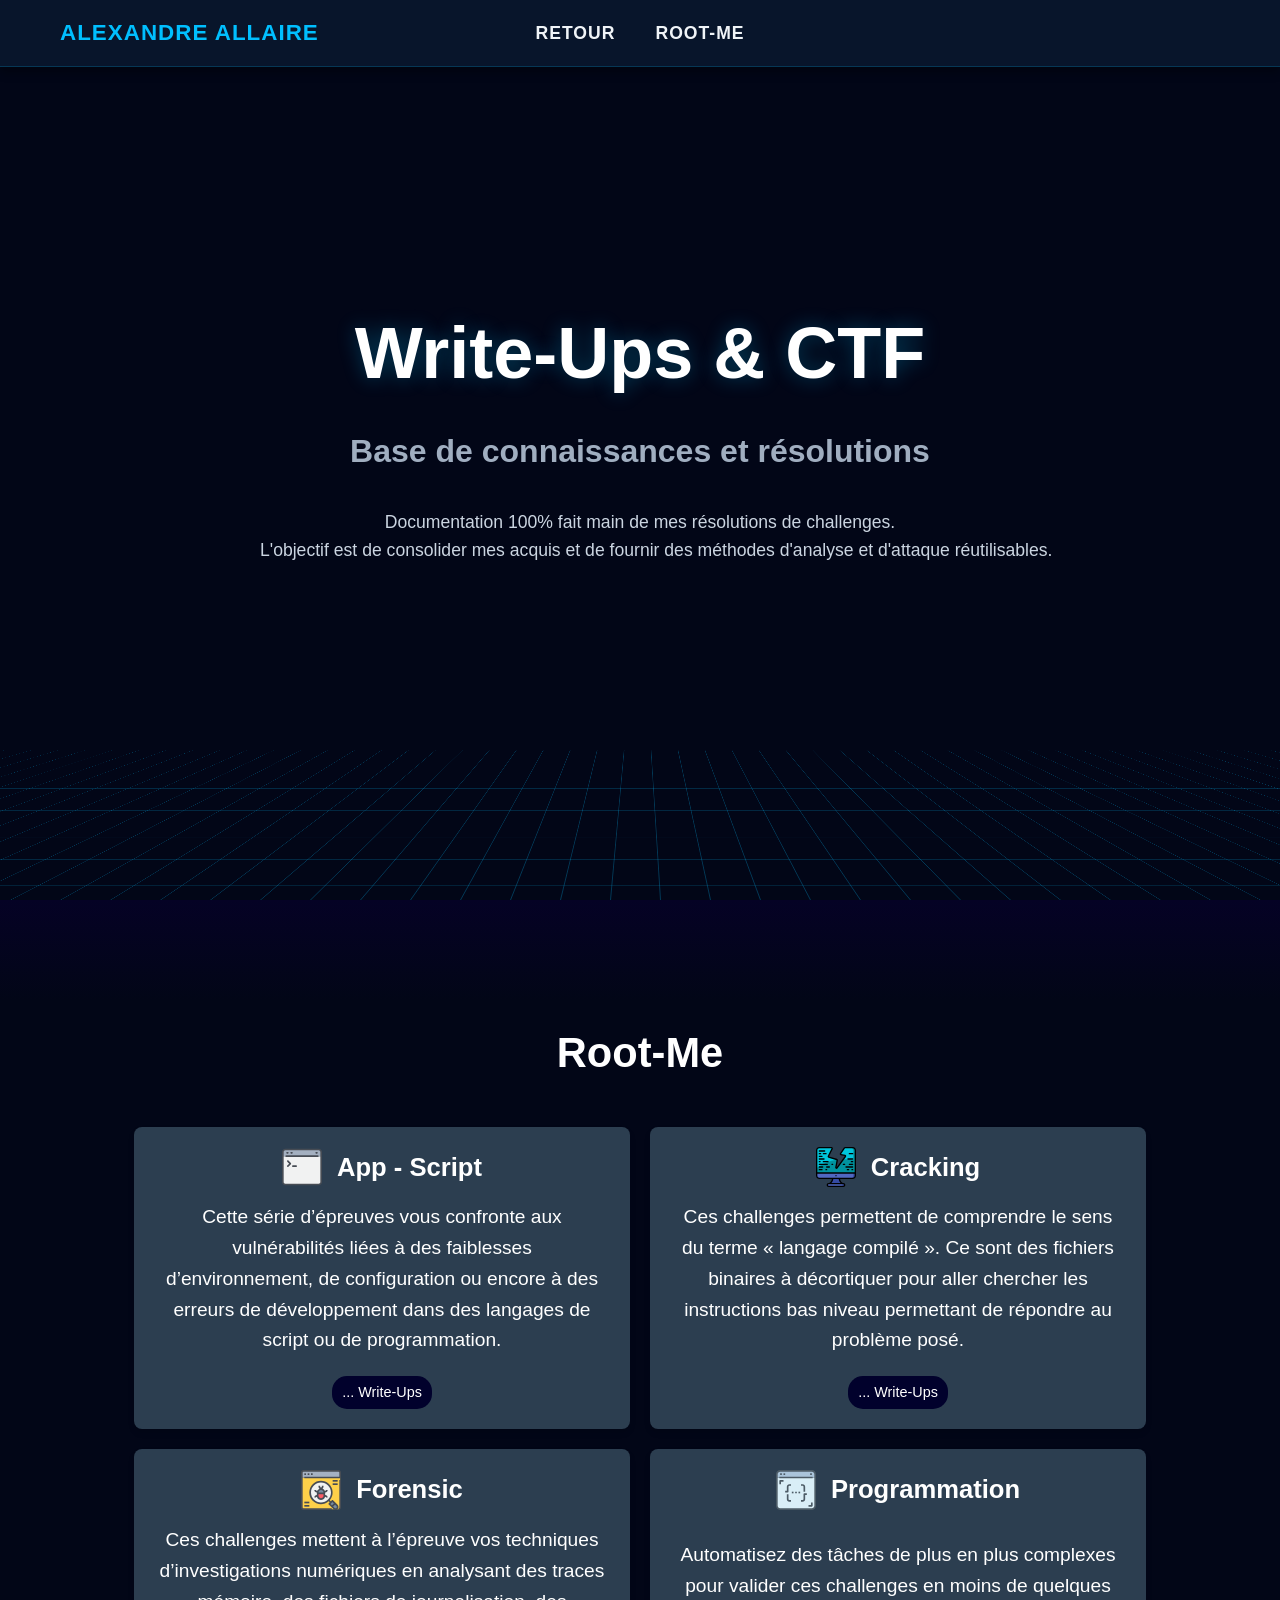
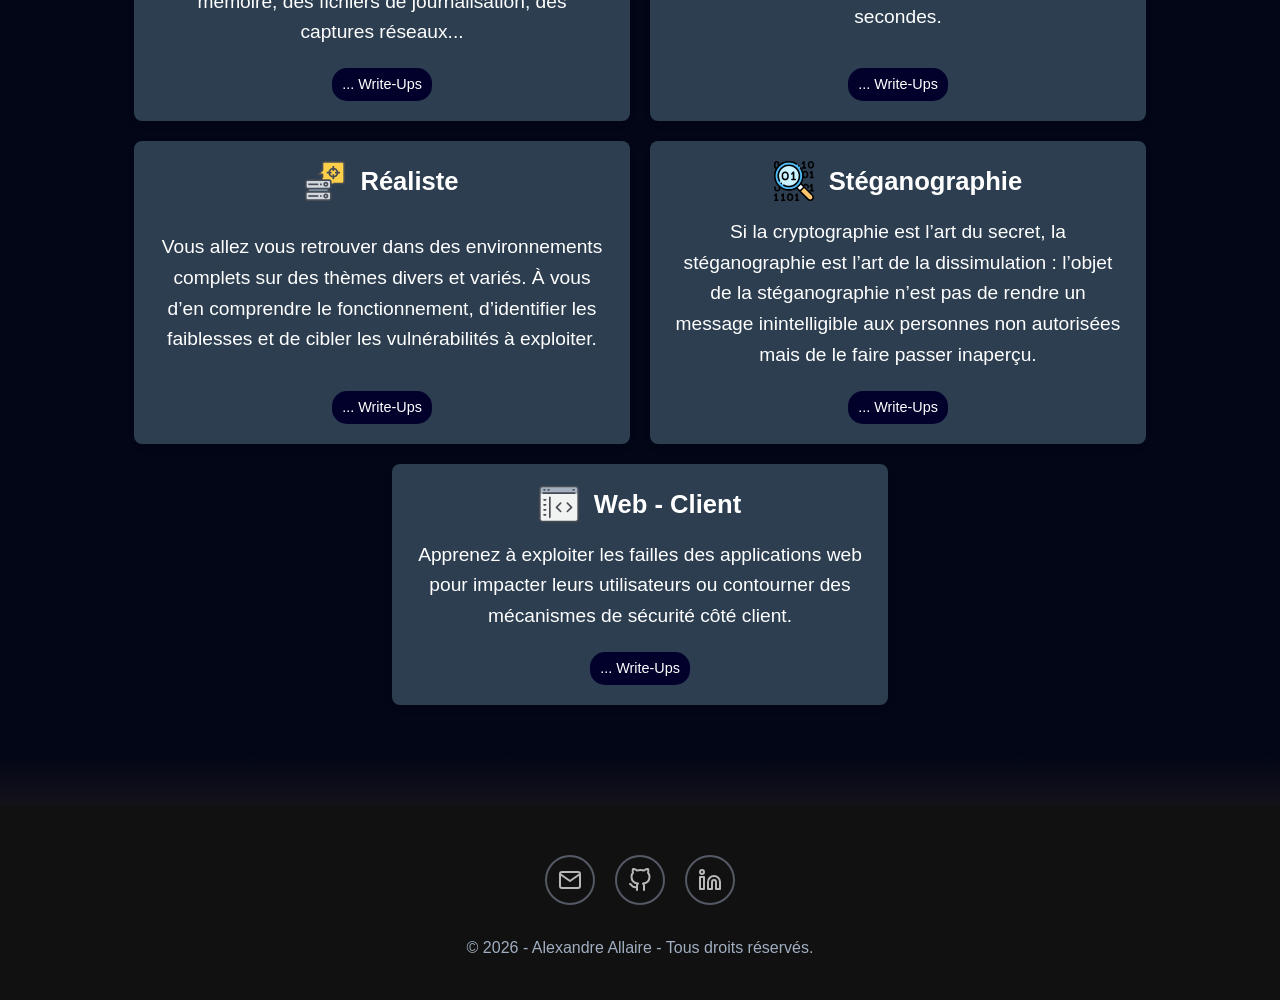
==== write-ups/index.html @ a0025e52 "Add WU page + ajustement mineur" ====
<!DOCTYPE html>
<html lang="fr">
<head>
    <meta charset="UTF-8">
    <meta name="viewport" content="width=device-width, initial-scale=1.0">
    <title>CTF Write-Ups - Alexandre Allaire</title>
    
    <link rel="stylesheet" href="../assets/css/style.css">
    <script src="../assets/js/hero.js" defer></script>
    <script src="../assets/js/navbar-spy.js" defer></script>
    <script src="../assets/js/back-to-top.js" defer></script>
    <script src="../assets/js/load.js" defer></script>
</head>
<body>

    <!-- LOADER -->
    <div id="loader" class="loader-overlay">
        <div class="loader-content">
            <span class="loader-text">INITIALIZING DATABASE...</span>
            <div class="loader-blocks">
                <span class="block"></span><span class="block"></span><span class="block"></span><span class="block"></span><span class="block"></span>
            </div>
        </div>
    </div>

    <!-- BARRE DE NAVIGATION -->
    <nav class="navbar">
        <div class="nav-container">
            <div class="nav-brand">
                <a href="../index.html#home">Alexandre Allaire</a>
            </div>
            <div class="nav-links">
                <a href="../index.html#ctf">Retour</a>
                <a href="#rootme">Root-Me</a>
            </div>
        </div>
    </nav>

    <!-- HEADER DU HUB -->
    <header id="home" class="hero">
        <div class="hero-content">
            <h1 class="hero-name">Write-Ups & CTF</h1>
            <h2 class="hero-title">Base de connaissances et résolutions</h2>
            <p class="hero-desc">
                Documentation 100% fait main de mes résolutions de challenges.<br>L'objectif est de consolider mes acquis et de fournir des méthodes d'analyse et d'attaque réutilisables.
            </p>
        </div>
    </header>

    <!-- SECTION 1 : CHOIX DE LA PLATEFORME -->
    <section id="rootme" class="section">
        <h2>Root-Me</h2>
        
        <div class="grid-projects">
            <!-- Catégorie App - Script -->
            <a href="root-me/app-script/" class="card-wu">
                <div class="card-header-inline">
                    <img src="../assets/img/app-script.svg" class="icone-rootme">
                    <h3>App - Script</h3>
                </div>
                
                <p>Cette série d’épreuves vous confronte aux vulnérabilités liées à des faiblesses d’environnement, de configuration ou encore à des erreurs de développement dans des langages de script ou de programmation.</p>
                <span class="tech-tag-wu" id="count-app-script">... Write-Ups</span>
            </a>
            
            <!-- Catégorie Cracking -->
            <a href="root-me/cracking/" class="card-wu">
                <div class="card-header-inline">
                    <img src="../assets/img/cracking.svg" class="icone-rootme">
                    <h3>Cracking</h3>
                </div>

                <p>Ces challenges permettent de comprendre le sens du terme « langage compilé ». Ce sont des fichiers binaires à décortiquer pour aller chercher les instructions bas niveau permettant de répondre au problème posé.</p>
                <span class="tech-tag-wu" id="count-cracking">... Write-Ups</span>
            </a>
            
            <!-- Catégorie Forensic -->
            <a href="root-me/forensic/" class="card-wu">
                <div class="card-header-inline">
                    <img src="../assets/img/forensic.svg" class="icone-rootme">
                    <h3>Forensic</h3>
                </div>
                
                <p>Ces challenges mettent à l’épreuve vos techniques d’investigations numériques en analysant des traces mémoire, des fichiers de journalisation, des captures réseaux...</p>
                <span class="tech-tag-wu" id="count-forensic">... Write-Ups</span>
            </a>
            
            <!-- Catégorie Programmation -->
            <a href="root-me/programmation/" class="card-wu">
                <div class="card-header-inline">
                    <img src="../assets/img/programmation.svg" class="icone-rootme">
                    <h3>Programmation</h3>
                </div>
                
                <p>Automatisez des tâches de plus en plus complexes pour valider ces challenges en moins de quelques secondes.</p>
                <span class="tech-tag-wu" id="count-programmation">... Write-Ups</span>
            </a>

            <!-- Catégorie Réaliste -->
            <a href="root-me/realiste/" class="card-wu">
                <div class="card-header-inline">
                    <img src="../assets/img/realiste.svg" class="icone-rootme">
                    <h3>Réaliste</h3>
                </div>
                
                <p>Vous allez vous retrouver dans des environnements complets sur des thèmes divers et variés. À vous d’en comprendre le fonctionnement, d’identifier les faiblesses et de cibler les vulnérabilités à exploiter.</p>
                <span class="tech-tag-wu" id="count-realiste">... Write-Ups</span>
            </a>

            <!-- Catégorie Stéganographie -->
            <a href="root-me/steganographie/" class="card-wu">
                <div class="card-header-inline">
                    <img src="../assets/img/stegano.svg" class="icone-rootme">
                    <h3>Stéganographie</h3>
                </div>

                <p>Si la cryptographie est l’art du secret, la stéganographie est l’art de la dissimulation : l’objet de la stéganographie n’est pas de rendre un message inintelligible aux personnes non autorisées mais de le faire passer inaperçu.</p>
                <span class="tech-tag-wu" id="count-steganographie">... Write-Ups</span>
            </a>

            <!-- Catégorie Web - Client -->
            <a href="root-me/web-client/" class="card-wu">
                <div class="card-header-inline">
                    <img src="../assets/img/web-client.svg" class="icone-rootme">
                    <h3>Web - Client</h3>
                </div>
                
                <p>Apprenez à exploiter les failles des applications web pour impacter leurs utilisateurs ou contourner des mécanismes de sécurité côté client.</p>
                <span class="tech-tag-wu" id="count-web">... Write-Ups</span>
            </a>
        </div>
    </section>

    <!-- FOOTER -->
    <footer>
        <div class="footer-icons">
            <!-- Email -->
            <a href="mailto:alexandre.allairea@gmail.com" class="icon-circle" title="Mail">
                <img src="../assets/img/mail.svg" alt="Icône Email" class="footer-img">
            </a>
            
            <!-- GitHub -->
            <a href="https://github.com/AlexandreA28" target="_blank" class="icon-circle" title="GitHub">
                <img src="../assets/img/github.svg" alt="Icône GitHub" class="footer-img">
            </a>

            <!-- LinkedIn -->
            <a href="https://www.linkedin.com/in/alexandre-allaire/" target="_blank" class="icon-circle" title="LinkedIn">
                <img src="../assets/img/linkedin.svg" alt="Icône LinkedIn" class="footer-img">
            </a>
        </div>
        
        <p class="copyright">&copy; 2026 - Alexandre Allaire - Tous droits réservés.</p>
    </footer>

    <!-- BOUTON RETOUR EN HAUT -->
    <a href="#home" class="back-to-top" id="backToTop" aria-label="Retour en haut">
       <svg xmlns="http://www.w3.org/2000/svg" width="20" height="20" viewBox="0 0 24 24" fill="none" stroke="currentColor" stroke-width="2.5" stroke-linecap="round" stroke-linejoin="round">
           <path d="M18 15l-6-6-6 6"/>
       </svg>
    </a>
</body>
</html>
---- assets/css/style.css ----
/* --- COMPORTEMENT GLOBAL DE LA PAGE --- */
html {
    scroll-behavior: smooth; 
    scroll-padding-top: 80px; 
}

/* --- RESET DE BASE --- */
* {
    margin: 0;
    padding: 0;
    box-sizing: border-box;
    font-family: 'Segoe UI', Tahoma, Geneva, Verdana, sans-serif;
}

body {
    background-color: #1e1e2f;
    color: #f0f4f8;
    line-height: 1.6;
}

.no-underline {
    text-decoration: none;
    color: inherit;
}

/* --- STRUCTURE DES SECTIONS --- */
.section {
    padding: 120px 20px 50px 20px;
    text-align: center;
    max-width: 1500px;
    margin: 0 auto;
    background: linear-gradient(to bottom, #050225 0%, #020617 100px, #020617 100%);
    color: #fff;
    max-width: 100%;
}

.bg-dark {
    /* On remplace l'ancien fond uni par le dégradé Noir -> Bleu */
    background: linear-gradient(to bottom, #020617 0%, #050225 100px, #050225 100%);
    color: #fff;
    max-width: 100%;
}

/* --- Taille --- */
p {
    font-size: 1.2rem;
    line-height: 1.6;
}

#skills span {
    font-size: 1.1rem;
}

h2 {
    font-size: 2.6rem;
    margin-bottom: 40px;
}

h3 {
    font-size: 1.6rem;
}

label {
    font-size: 1.2rem;
}

a {
    font-size: 1.1rem;
}

/* --- Taille banderole --- */
#ctf {
    padding-top: 120px;
    padding-bottom: 70px;
}

#ctf h2 {
    margin-bottom: 20px;
    margin-top: 10px;
}

.rootme-logo {
    display: block;
    margin: 0 auto;
    transition: transform 0.2s ease, filter 0.2s ease;
}

.rootme-logo:hover {
    transform: scale(1.1);
    filter: drop-shadow(0 0 15px #ff0000);
}

/* La boîte d'emballage */
.rootme-text-wrapper {
    display: inline-block; 
    transition: transform 0.2s ease;
    cursor: pointer;
}

.rootme-text-wrapper .glitch-effect {
    transition: text-shadow 0.2s ease;
}

.rootme-text-wrapper:hover {
    transform: scale(1.1);
}

.rootme-text-wrapper:hover .glitch-effect {
    text-shadow: 0 0 15px #ff0000;
}

#projects h3 {
    color: #00bfff;
}

#projects p {
        margin-top: 15px;
    margin-bottom: 10px;
    font-size: 1rem;
}

.bg-dark h2 { color: #fff; }

/* --- HEADER --- */
.hero {
    position: relative;
    height: 100vh;
    display: flex;
    align-items: center;
    justify-content: center;
    overflow: hidden; 
    background-color: #020617;
}

/* --- LA GRILLE 3D --- */
.hero::before {
    content: "";
    position: absolute;
    width: 200%;
    height: 200%;
    top: 0;
    left: -50%;
    background-image: 
        linear-gradient(#00bfff3b 1px, transparent 1px),
        linear-gradient(90deg, #00bfff44 1px, transparent 1px);
    background-size: 50px 50px; 
    transform: perspective(1000px) rotateX(72deg);
    animation: cyberGridMove 4s linear infinite;
    z-index: 0;
    pointer-events: none;
}

@keyframes cyberGridMove {
    0% { transform: perspective(1000px) rotateX(72deg) translateY(0); }
    100% { transform: perspective(1000px) rotateX(72deg) translateY(50px); }
}

/* --- LE TEXTE --- */
.hero-content {
    position: relative;
    z-index: 10;
    text-align: center;
    max-width: 800px;
    padding: 0 20px;
}

.hero-name {
    font-size: 4.5rem;
    color: #ffffff;
    font-weight: 900;
    margin-bottom: 15px;
    text-shadow: 0 0 20px rgba(0, 191, 255, 0.3);
    position: relative;
    display: inline-block;
    animation: fluid-diagonal-glitch 2.2s ease-in-out infinite;
}

.hero-title {
    font-size: 2rem;
    color: #a0aec0;
    margin-bottom: 30px;
}

.hero-desc {
    font-size: 1.1rem;
    color: #cbd5e1;
    line-height: 1.6;
    margin-bottom: 40px;
}

@media (min-width: 768px) {
    .hero-desc {
        white-space: nowrap;
    }
}

/* --- LES BOUTONS --- */
.hero-buttons {
    display: flex;
    justify-content: center;
    gap: 20px;
}

.btn-primary {
    padding: 12px 30px;
    font-size: 1.1rem;
    font-weight: bold;
    text-decoration: none;
    border-radius: 5px;
    transition: all 0.3s ease;
    text-transform: uppercase;
    letter-spacing: 1px;
}

.btn-primary {
    background-color: transparent;
    color: #00bfff;
    border: 2px solid #00bfff;
}

.btn-primary:hover {
    background-color: rgba(0, 191, 255, 0.1);
    box-shadow: 0 0 15px rgba(0, 191, 255, 0.4);
}

/* --- BOUTONS --- */
.btn {
    display: inline-block;
    padding: 10px 20px;
    margin-top: 20px;
    background-color: #ff4a4a;
    color: white;
    text-decoration: none;
    border-radius: 5px;
    font-weight: bold;
    transition: 0.3s;
}

#ctf .btn {
    font-size: 1.3rem;
    padding: 12px 30px;
    border-radius: 8px;
}

.btn:hover {
    background-color: #ff2336;
    box-shadow: 0 0 15px rgba(255, 66, 66, 0.8),
                0 0 30px rgba(255, 66, 66, 0.4);
}

/* --- FRISE (TIMELINE BASIQUE) --- */
.timeline {
    display: flex;
    justify-content: space-around;
    flex-wrap: wrap;
    margin-top: 40px;
}

.timeline-item {
    background: white;
    padding: 20px;
    border-radius: 8px;
    box-shadow: 0 4px 6px rgba(0,0,0,0.1);
    width: 30%;
    min-width: 250px;
    margin-bottom: 20px;
}

/* --- GRILLE PROJETS --- */
.grid-projects {
    display: flex;
    gap: 20px;
    justify-content: center;
    flex-wrap: wrap;
    margin-top: 30px;
    align-items: stretch;
}

.card {
    background: #2c3e50;
    padding: 20px 25px;
    border-radius: 8px;
    width: 40%;
    min-width: 250px;
    max-width: 550px;
    text-decoration: none;
    color: white;
    box-shadow: 0 4px 6px rgba(0,0,0,0.1);
    transition: box-shadow 0.3s;
}

.card:hover {
    box-shadow: 0 0 10px rgba(0, 191, 255, 1),
                0 0 40px rgba(0, 191, 255, 0.6);
}

.tech-tag {
    display: inline-block;
    margin-top: 10px;
    padding: 5px 10px;
    background: rgb(1, 1, 44);
    border-radius: 15px;
    font-size: 0.9rem;
}

.card-wu {
    background: #2c3e50;
    padding: 20px 25px;
    border-radius: 8px;
    width: 40%;
    display: flex;
    flex-direction: column;
    min-width: 250px;
    max-width: 550px;
    text-decoration: none;
    color: white;
    box-shadow: 0 4px 6px rgba(0,0,0,0.1);
    transition: box-shadow 0.3s;
    text-align: center;
}

.card-wu:hover {
    box-shadow: 0 0 10px rgba(0, 191, 255, 1),
                0 0 40px rgba(0, 191, 255, 0.6);
}

.card-wu p {
    margin-top: auto;
    margin-bottom: 20px;
}

.tech-tag-wu {
    display: inline-block;
    margin-top: auto;
    align-self: center;
    padding: 5px 10px;
    background: rgb(1, 1, 44);
    border-radius: 15px;
    font-size: 0.9rem;
}

/* --- SKILLS --- */
.skills-list {
    display: flex;
    gap: 15px;
    justify-content: center;
    flex-wrap: wrap;
}

.skills-list span {
    background: #2c3e50;
    color: white;
    padding: 10px 20px;
    border-radius: 5px;
}

/* --- FOOTER --- */
footer {
    background: #111;
    background: linear-gradient(to bottom, #020617 0%, #14121a 50px, #111 50px, #111 100%);
    color: white;
    text-align: center;
    padding: 40px;
}

.footer-icons {
    display: flex;
    justify-content: center;
    gap: 20px;
    margin-bottom: 30px;
    margin-top: 60px;
}

/* Le rond autour de l'image */
.icon-circle {
    display: flex;
    justify-content: center;
    align-items: center;
    width: 50px;
    height: 50px;
    border: 2px solid #6b7280c0;
    border-radius: 50%;
    transition: all 0.3s ease;
}

.footer-img {
    width: 24px;
    height: 24px;
    filter: invert(1);
    opacity: 0.7;
    transition: all 0.3s ease;
}

.icon-circle:hover {
    transform: scale(1.15);
    border-color: #e2e8f0;
}

.icon-circle:hover .footer-img {
    opacity: 1;
}

/* --- COPYRIGHT --- */
.copyright {
    margin-top: 10px;
    color: #a0aec0;
    font-size: 1rem;
}

/* --- CONTACT --- */
.contact-header {
    text-align: center;
    margin-bottom: 50px; 
}

.contact-header h2 {
    margin-bottom: 15px; 
    font-size: 2.5rem;
    color: #ffffff;
}

.contact-header p {
    color: #a0aec0;
}

/* --- STRUCTURE GLOBALE CONTACT --- */
.contact-container {
    display: grid;
    grid-template-columns: 1fr 2fr; /* 1/3 gauche, 2/3 droite */
    gap: 80px; 
    max-width: 1200px;
    margin: 0 auto;
    align-items: start; 
}

/* --- COLONNE GAUCHE (Coordonnées & Néon) --- */
.contact-info h3 {
    margin-bottom: 15px; 
    color: #ffffff;
    font-size: 1.5rem;
}

.contact-info p {
    margin-bottom: 30px; 
    color: #a0aec0;
}

.contact-links {
    display: flex;
    flex-direction: column;
    gap: 20px; 
    padding-left: 40px;
}

.contact-item {
    position: relative; 
    display: flex;
    align-items: center;
    padding: 15px;
    background: #2c3e50;
    border-left: 4px solid #ff6b6b;
    border-radius: 8px;
    text-decoration: none;
    color: #ffffff;
    font-weight: 500;
    transition: all 0.3s ease;
}

.contact-item::before {
    content: '';
    position: absolute;
    top: 50%;
    transform: translateY(-50%);
    left: -45px;
    width: 20px; 
    height: 20px;
    background-color: #1e1e2f;
    border: 3px solid #00bfff;
    border-radius: 50%;
    box-shadow: 0 0 15px rgba(0, 191, 255, 0.8);
    z-index: 1;
    transition: all 0.3s ease;
}

.contact-item:hover {
    background: #2c3e50;
    transform: translateX(5px);
}

.contact-item:hover::before {
    box-shadow: 0 0 10px rgba(0, 191, 255, 1),
                0 0 25px rgba(0, 191, 255, 0.6);
}

/* --- COLONNE DROITE (Ton formulaire corrigé) --- */
.contact-form {
    width: 100%;
    margin: 0;
    text-align: left;
    background: #2c3e50;
    padding: 30px; 
    border-radius: 8px;
    box-shadow: 0 4px 10px rgba(0,0,0,0.3);
}

.form-group {
    margin-bottom: 20px; 
}

.form-group label {
    display: block;
    margin-bottom: 8px; 
    font-weight: bold;
    color: #e0e0e0;
}

.form-group input,
.form-group textarea {
    width: 100%;
    box-sizing: border-box;
    padding: 12px; 
    border: none;
    border-radius: 5px;
    font-family: inherit;
    font-size: 1rem;
    background-color: #f4f4f9;
    color: #333;
}

.contact-form .btn {
    width: 100%;
    border: none;
    cursor: pointer;
    font-size: 1.2rem;
    margin-top: 10px; 
    padding: 15px;
}

/* --- RESPONSIVE MOBILE --- */
@media (max-width: 768px) {
    .contact-container {
        grid-template-columns: 1fr;
        gap: 40px; 
    }
}

/* --- STATS ROOT-ME --- */
.stats-container {
    display: flex;
    justify-content: center;
    gap: 30px;
    margin: 30px 0;
}

.stat-box {
    background: #2c3e50;
    padding: 20px;
    border-radius: 8px;
    min-width: 150px;
    box-shadow: 0 4px 6px rgba(0,0,0,0.3);
    border: 1px solid #ff6b6b;
}

.stat-number {
    display: block;
    font-size: 2.5rem;
    font-weight: bold;
    color: #ff6b6b;
}

.stat-label {
    font-size: 1rem;
    color: #e0e0e0;
    text-transform: uppercase;
    letter-spacing: 1px;
}
/* --- LOGO TITRE ROOT-ME --- */
.rootme-logo {
    height: 200px; 
    vertical-align: -45%;
}

/* --- STATS ROOT-ME (Design en Cartes) --- */
.stats-container {
    display: flex;
    justify-content: center;
    gap: 30px;
    margin: 40px 0;
}

.stat-box {
    background-color: #2c3e50;
    border: 1px solid #ff6b6b;
    border-radius: 12px;
    padding: 30px 40px;
    width: 220px;
    
    display: flex;
    flex-direction: column;
    align-items: center;
    
    box-shadow: 0 4px 10px rgba(0, 0, 0, 0.2);
}

.stat-value {
    display: flex;
    flex-direction: row;
    align-items: center;
    justify-content: center;
    gap: 15px;
    margin-bottom: 15px;
}

/* L'image SVG */
.stat-icon-img {
    height: 40px;
    width: auto;
    margin-bottom: 0;
    transform: translateY(-15%);
}

/* Le chiffre au centre */
.stat-number {
    font-size: 2rem;
    font-weight: bold;
    color: #ff6b6b;
    line-height: 1;
    margin-bottom: 15px;
}

/* Le texte en bas (PLACE / POINTS) */
.stat-label {
    font-size: 1.5rem;
    color: #ffffff;
    text-transform: uppercase;
    letter-spacing: 1.5px;
}

/* --- SECTION COMPÉTENCES (Catégories) --- */
.skills-categories-container {
    display: flex;
    flex-direction: row;
    flex-wrap: wrap;
    justify-content: center;
    align-items: stretch;
    gap: 50px;
    margin-top: 30px;
}

.skill-group {
    background-color: #2c3e50;
    padding: 20px 30px;
    border-radius: 12px;
    display: flex;
    flex-direction: column;
    align-items: center;
    flex: 1;
    min-width: 450px;
    max-width: 450px;
    transition: all 0.3s ease;
}

.skill-group:hover {
    transform: translateY(-5px);
}

.skill-group h3 {
    color: #00bfff;
    font-size: 1.8rem;
    margin-bottom: 20px;
    text-align: center;
}

.skills-list {
    display: flex;
    flex-wrap: wrap;
    justify-content: center;
    align-content: center;
    align-items: center;
    gap: 8px;
    width: 100%;
    flex: 1;
}

.skills-list span.learning {
    opacity: 0.7;
    border: 1px dashed #00bfff;
    background-color: transparent;
}

.skills-list span.learning:hover {
    opacity: 1;
    border-style: solid;
}

/* --- FRISE CHRONOLOGIQUE VERTICALE --- */
.timeline-vertical {
    position: relative;
    max-width: 800px;
    margin: 50px auto 0 auto;
    padding: 20px 0;
}

/* La ligne centrale lumineuse (Effet néon cyan) */
.timeline-vertical::before {
    content: '';
    position: absolute;
    top: 0;
    left: 20px;
    height: 100%;
    width: 4px;
    background: #00bfff;
    box-shadow: 0 0 10px rgba(0, 191, 255, 0.6);
    border-radius: 2px;
}

/* Chaque bloc d'expérience */
.timeline-item-vert {
    position: relative;
    margin-bottom: 40px;
    padding-left: 60px;
    text-align: left;

    max-width: 1000px;
    margin-left: auto;
    margin-right: auto;
}

/* Le point lumineux sur la ligne pour chaque expérience */
.timeline-item-vert::before {
    content: '';
    position: absolute;
    top: 15px;
    left: 12px;
    width: 20px;
    height: 20px;
    background-color: #1e1e2f;
    border: 4px solid #00bfff;
    border-radius: 50%;
    box-shadow: 0 0 15px rgba(0, 191, 255, 0.8);
    z-index: 1;
    transition: all 0.3s ease;
}

.timeline-item-vert:hover::before {
    box-shadow: 0 0 10px rgba(0, 191, 255, 1.3),
                0 0 30px rgba(0, 191, 255, 0.8);
    transform: translateX(8px);
}

/* La carte qui contient le texte */
.timeline-content {
    background-color: #2c3e50;
    padding: 25px;
    border-radius: 8px;
    box-shadow: 0 4px 10px rgba(0, 0, 0, 0.3);
    border-left: 4px solid #ff6b6b;
    transition: transform 0.3s ease;
}

.timeline-content a {
    text-decoration: none;
    color: inherit;
}

.timeline-content a:hover h4 {
    color: #00bfff;
    transition: color 0.5s ease;
}

.timeline-item-vert:hover .timeline-content {
    transform: translateX(8px);
}

/* Styles des textes à l'intérieur de la carte */
.timeline-date {
    display: inline-block;
    background-color: rgba(0, 191, 255, 0.1);
    color: #00bfff;
    padding: 5px 12px;
    border-radius: 15px;
    font-size: 0.9rem;
    font-weight: bold;
    margin-bottom: 15px;
}

.timeline-content h3 {
    color: #ffffff;
    font-size: 1.4rem;
    margin-bottom: 5px;
}

.timeline-content ul {
    margin-left: 20px;
    margin-top: 10px;
    color: #e2e8f0;
    font-size: 1rem;
    line-height: 1.6;
}

.timeline-content ul li {
    margin-bottom: 8px;
}

.timeline-company {
    color: #a0aec0;
    font-size: 1.1rem;
    font-weight: normal;
    margin-bottom: 15px;
}

/* --- BARRE DE NAVIGATION --- */
.navbar {
    position: fixed;
    top: 0;
    left: 0;
    width: 100%;
    z-index: 1000;

    /* Blur Effect */
    background: rgba(10, 25, 47, 0.85);
    backdrop-filter: blur(4px);
    -webkit-backdrop-filter: blur(4px);

    border-bottom: 1px solid rgba(0, 191, 255, 0.2);
    box-shadow: 0 4px 10px rgba(0, 0, 0, 0.4);
    padding: 15px 0;
}

.nav-container {
    display: grid;
    grid-template-columns: 1fr auto 1fr;
    align-items: center;
    margin: 0 auto;
    padding: 0px 60px;
}

.nav-resume {
    justify-self: end;
}

.nav-brand a {
    color: #00bfff;
    font-size: 1.4rem;
    font-weight: bold;
    text-decoration: none;
    letter-spacing: 1px;
    text-transform: uppercase;
    transition: all 0.3s ease;
}
.nav-brand a:hover {
    text-shadow:
        0 0 10px rgba(0, 191, 255, 0.8),
        0 0 20px rgba(0, 191, 255, 0.4); /* Effet néon */
}

/* Le conteneur des liens */
.nav-links {
    display: flex;
    justify-content: center;
    gap: 40px;
    flex-wrap: wrap;
}

/* Le style des liens */
.nav-links a {
    color: #f0f4f8;
    text-decoration: none;
    font-size: 1.1rem;
    font-weight: 600;
    text-transform: uppercase;
    letter-spacing: 1px;
    transition: color 0.3s ease, text-shadow 0.3s ease;
}

.nav-links a:hover,
.nav-links a.active {
    color: #00bfff;
    text-shadow:
        0 0 10px rgba(0, 191, 255, 0.8),
        0 0 20px rgba(0, 191, 255, 0.4); /* Effet néon */
}

.btn-cv-nav {
    display: inline-block;
    padding: 10px 20px;
    background-color: transparent;
    color: #00bfff;
    text-decoration: none;
    border: 2px solid #00bfff;
    border-radius: 5px;
    font-weight: bold;
    transition: all 0.3s ease;
}

.btn-cv-nav:hover {
    background-color: rgba(0, 191, 255, 0.15);
    box-shadow:
        0 0 15px rgba(0, 191, 255, 0.8),
        0 0 30px rgba(0, 191, 255, 0.4);
}

/* --- Glitch Effect --- */
.glitch-effect {
    position: relative;
    width: fit-content;
    margin: 0 auto;
    color: #ffffff;
    font-weight: 800;
    font-size: 4rem;
    background: #020617; 
    padding: 10px 20px;
    animation: main-shake 2.5s infinite steps(1); 
}

.glitch-layer {
    position: absolute;
    top: 0; left: 0;
    width: 100%; height: 100%;
    pointer-events: none;
}

/* --- TOUS LES CALQUES (10) --- */
.glitch-effect::before,
.glitch-effect::after,
.glitch-layer:nth-of-type(1)::before,
.glitch-layer:nth-of-type(1)::after,
.glitch-layer:nth-of-type(2)::before,
.glitch-layer:nth-of-type(2)::after,
.glitch-layer:nth-of-type(3)::before,
.glitch-layer:nth-of-type(3)::after,
.glitch-layer:nth-of-type(4)::before,
.glitch-layer:nth-of-type(4)::after  {
    content: attr(data-text);
    position: absolute;
    top: 0; left: 0;
    width: 100%; height: 100%;
    background: #020617;
    color: #ffffff;
    clip-path: inset(100%);
}

/* --- 1. LES MORCEAUX (4 calques) --- */
.glitch-effect::before {
    text-shadow: 2px 2px #ff0000;
    animation: chunk-1 2.5s infinite steps(1); 
}
.glitch-effect::after {
    text-shadow: -2px -2px #00ffff;
    animation: chunk-2 2.5s infinite steps(1);
}
.glitch-layer:nth-of-type(1)::before {
    text-shadow: 2px -2px #ff00c1;
    animation: chunk-3 2.5s infinite steps(1);
}
.glitch-layer:nth-of-type(1)::after {
    text-shadow: -2px 2px #00ff00;
    animation: chunk-4 2.5s infinite steps(1);
}

/* --- 2. LE GLITCH CLASSIQUE (2 calques) --- */
.glitch-layer:nth-of-type(2)::before {
    text-shadow: 4px 0 #ff0000, -2px 0 #00ff00;
    animation: classic-1 2.5s infinite steps(1);
}
.glitch-layer:nth-of-type(2)::after {
    text-shadow: -4px 0 #00ffff, 2px 0 #ff00c1;
    animation: classic-2 2.5s infinite steps(1);
}

/* --- LE GLITCH EN RETARD --- */
.glitch-layer:nth-of-type(3)::before {
    text-shadow: 3px 0 #00ff00, -2px 0 #ff0000;
    animation: classic-3 2.5s infinite steps(1);
}
.glitch-layer:nth-of-type(3)::after {
    text-shadow: -3px 0 #ff00c1, 2px 0 #00ffff;
    animation: classic-4 2.5s infinite steps(1);
}

/* --- LE ROLLBACK CHUNKS --- */
.glitch-layer:nth-of-type(4)::before {
    text-shadow: 2px 2px #ff00c1;
    animation: chunk-5 2.5s infinite steps(1);
}
.glitch-layer:nth-of-type(4)::after {
    text-shadow: -2px -2px #ff0000;
    animation: chunk-6 2.5s infinite steps(1);
}

/* ================== */
/* --- ANIMATIONS --- */
/* ================== */

/* Tremblement de base */
@keyframes main-shake {
    0%, 85% { transform: translate(0, 0) skewX(0); }
    87% { transform: translate(-3px, 1px) skewX(3deg); }
    89% { transform: translate(4px, -2px) skewX(-3deg); }
    92% { transform: translate(-2px, 2px) skewX(1deg); }
    95%, 100% { transform: translate(0, 0) skewX(0); }
}

/* --- LES MORCEAUX (Petits rectangles, gros déplacements Y et X) --- */
@keyframes chunk-1 {
    0%, 85% { clip-path: inset(100%); }
    86% { clip-path: inset(10% 70% 60% 10%); transform: translate(-15px, 8px); }
    89% { clip-path: inset(100%); }
    91% { clip-path: inset(80% 10% 5% 70%); transform: translate(12px, -10px); }
    94%, 100% { clip-path: inset(100%); }
}
@keyframes chunk-2 {
    0%, 87% { clip-path: inset(100%); }
    88% { clip-path: inset(60% 60% 20% 20%); transform: translate(-10px, -15px); }
    90% { clip-path: inset(100%); }
    93% { clip-path: inset(5% 85% 80% 5%); transform: translate(15px, 5px); }
    95%, 100% { clip-path: inset(100%); }
}
@keyframes chunk-3 {
    0%, 86% { clip-path: inset(100%); }
    87% { clip-path: inset(40% 20% 50% 60%); transform: translate(12px, -12px); }
    89% { clip-path: inset(100%); }
    92% { clip-path: inset(20% 50% 70% 30%); transform: translate(-14px, 10px); }
    94%, 100% { clip-path: inset(100%); }
}
@keyframes chunk-4 {
    0%, 88% { clip-path: inset(100%); }
    89% { clip-path: inset(75% 40% 10% 40%); transform: translate(-8px, 14px); }
    91% { clip-path: inset(100%); }
    93% { clip-path: inset(15% 50% 75% 30%); transform: translate(10px, -8px); }
    95%, 100% { clip-path: inset(100%); }
}

/* --- LE CLASSIQUE --- */
@keyframes classic-1 {
    0%, 86% { clip-path: inset(100%); }
    87% { clip-path: inset(20% 0 70% 0); transform: translate(-25px, 0); }
    89% { clip-path: inset(55% 0 35% 0); transform: translate(20px, 0); }
    91% { clip-path: inset(100%); }
    93% { clip-path: inset(40% 0 50% 0); transform: translate(-15px, 0); }
    95%, 100% { clip-path: inset(100%); }
}
@keyframes classic-2 {
    0%, 85% { clip-path: inset(100%); }
    86% { clip-path: inset(70% 0 20% 0); transform: translate(25px, 0); }
    88% { clip-path: inset(100%); }
    90% { clip-path: inset(30% 0 60% 0); transform: translate(-30px, 0); }
    92% { clip-path: inset(100%); }
    94% { clip-path: inset(10% 0 85% 0); transform: translate(15px, 0); }
    96%, 100% { clip-path: inset(100%); }
}

/* ========================================= */
/* --- ANIMATIONS ROLLBACK               --- */
/* ========================================= */

@keyframes classic-3 {
    0%, 4% { clip-path: inset(100%); }
    /* Gros glissement à droite */
    5% { clip-path: inset(55% 0 20% 0); transform: translate(22px, 0); } 
    /* Rebond rapide au centre/gauche */
    7% { clip-path: inset(60% 0 15% 0); transform: translate(-5px, 0); } 
    /* Repart à droite mais moins fort */
    9% { clip-path: inset(55% 0 20% 0); transform: translate(12px, 0); } 
    /* Presque en place */
    11% { clip-path: inset(65% 0 15% 0); transform: translate(4px, 0); } 
    12%, 100% { clip-path: inset(100%); }
}

@keyframes classic-4 {
    0%, 5% { clip-path: inset(100%); }
    /* Décale un peu après */
    6% { clip-path: inset(70% 0 10% 0); transform: translate(18px, 0); } 
    /* Glissement intermédiaire */
    8% { clip-path: inset(65% 0 15% 0); transform: translate(10px, 0); } 
    /* Sursaut très bas */
    10% { clip-path: inset(80% 0 5% 0); transform: translate(14px, 0); } 
    /* Fin */
    12% { clip-path: inset(50% 0 25% 0); transform: translate(3px, 0); } 
    13%, 100% { clip-path: inset(100%); }
}

@keyframes chunk-5 {
    0%, 2% { clip-path: inset(100%); }
    3% { clip-path: inset(60% 55% 30% 25%); transform: translate(15px, 10px); } 
    5% { clip-path: inset(100%); } 
    7% { clip-path: inset(50% 10% 10% 60%); transform: translate(25px, 11px); }
    9% { clip-path: inset(50% 50% 15% 30%); transform: translate(5px, 14px); } 
    10%, 100% { clip-path: inset(100%); }
}

@keyframes chunk-6 {
    0%, 2% { clip-path: inset(100%); }
    4% { clip-path: inset(50% 10% 40% 70%); transform: translate(15px, 10px); } 
    6% { clip-path: inset(100%); } 
    9% { clip-path: inset(55% 20% 35% 60%); transform: translate(16px, 14px); } 
    10% { clip-path: inset(70% 50% 10% 30%); transform: translate(12px, 12px); } 
    11%, 100% { clip-path: inset(100%); }
}

/* --- LES PARTICULES DE GLITCH --- */
.glitch-particle {
    position: absolute;
    pointer-events: none;
    z-index: 5;
    
    background-color: rgba(0, 0, 0, 0.9);
    transition: none !important;    
    animation: glitch-shake 0.3s step-end forwards; 
}

/* --- L'ANIMATION DU SHAKE (Grésillement X et Y) --- */
@keyframes glitch-shake {
    0% { 
        opacity: 1; 
        /* Départ horizontal : Rouge à gauche, Cyan à droite */
        box-shadow: calc(var(--offset) * -1) 0 0 rgba(255, 0, 0, 0.9), 
                    var(--offset) 0 0 rgba(0, 255, 255, 0.9);
        transform: translate(0, 0); 
    }
    20% {
        /* VERTICAL : Rouge en haut, Cyan en bas */
        box-shadow: 0 calc(var(--offset) * -1) 0 rgba(255, 0, 0, 0.9), 
                    0 var(--offset) 0 rgba(0, 255, 255, 0.9);
        transform: translate(-3px, 2px); 
    }
    40% {
        /* DIAGONALE ÉCARTÉE : Rouge en bas à gauche, Cyan en haut à droite */
        box-shadow: calc(var(--offset) * -1.5) calc(var(--offset) * 1.5) 0 rgba(255, 0, 0, 0.9), 
                    calc(var(--offset) * 1.5) calc(var(--offset) * -1.5) 0 rgba(0, 255, 255, 0.9);
        transform: translate(3px, -2px);
    }
    60% {
        /* VERTICAL INVERSÉ EXTRÊME : Rouge descend beaucoup, Cyan monte beaucoup */
        box-shadow: calc(var(--offset) * 0.5) calc(var(--offset) * 1.5) 0 rgba(255, 0, 0, 0.9), 
                    calc(var(--offset) * -0.5) calc(var(--offset) * -1.5) 0 rgba(0, 255, 255, 0.9);
        transform: translate(-2px, 4px);
    }
    80% {
        /* CHAOS MÉLANGÉ */
        box-shadow: calc(var(--offset) * 1.5) calc(var(--offset) * -1) 0 rgba(255, 0, 0, 0.9), 
                    calc(var(--offset) * -1.5) var(--offset) 0 rgba(0, 255, 255, 0.9);
        transform: translate(2px, -3px);
    }
    100% { 
        opacity: 0; 
        box-shadow: 0 0 0 transparent, 0 0 0 transparent;
        transform: translate(0, 0); 
    }
}

/* --- BOUTON RETOUR EN HAUT --- */
.back-to-top {
    position: fixed;
    bottom: 30px;
    right: 30px;
    width: 45px;
    height: 45px;
    background-color: #020617d9;
    border: 1px solid #00bfff;
    color: #00bfff;
    border-radius: 50%;
    display: flex;
    align-items: center;
    justify-content: center;
    text-decoration: none;
    z-index: 1000;
    
    opacity: 0;
    visibility: hidden;
    transform: translateY(15px);
    transition: all 0.3s ease;
    
    box-shadow: 0 0 10px rgba(0, 191, 255, 0.2);
}

.back-to-top.show {
    opacity: 1;
    visibility: visible;
    transform: translateY(0);
}

.back-to-top:hover {
    box-shadow: 0 0 15px rgba(0, 191, 255, 0.8), 0 0 30px rgba(0, 191, 255, 0.4);
    transform: translateY(-4px);
}

/* --- PAGE DE CHARGEMENT --- */
.loader-overlay {
    position: fixed;
    top: 0;
    left: 0;
    width: 100vw;
    height: 100vh;
    background-color: #020617;
    display: flex;
    justify-content: center;
    align-items: center;
    z-index: 99999;
    transition: opacity 0.5s ease, visibility 0.5s ease;
}

.loader-content {
    text-align: center;
    font-family: monospace;
}

.loader-text {
    color: #00ffff;
    font-size: 1.1rem;
    letter-spacing: 2px;
    margin-bottom: 15px;
    display: block;
    text-shadow: 0 0 10px rgba(0, 255, 255, 0.6);
}

.loader-bar {
    width: 220px;
    height: 4px;
    background-color: rgba(255, 255, 255, 0.1);
    border-radius: 2px;
    overflow: hidden;
    margin: 0 auto;
}

.loader-blocks {
    display: flex;
    width: 220px;
    height: 6px;
    background-color: rgba(255, 255, 255, 0.1);
    border-radius: 2px;
    overflow: hidden;
    margin: 0 auto;
    gap: 0px;
}

.loader-blocks .block {
    flex: 1;
    height: 100%;
    background-color: rgba(255, 255, 255, 0.1);
    transition: none !important; 
    
    animation: fill-bar 1.5s steps(1);
}

.loader-blocks .block:nth-child(1) { animation-delay: 0.1s; }
.loader-blocks .block:nth-child(2) { animation-delay: 0.2s; }
.loader-blocks .block:nth-child(3) { animation-delay: 0.35s; }
.loader-blocks .block:nth-child(4) { animation-delay: 0.65s; }
.loader-blocks .block:nth-child(5) { animation-delay: 0.75s; }

@keyframes fill-bar {
    0% {
        background-color: rgba(255, 255, 255, 0.1);
        box-shadow: none;
    }
    20%, 100% {
        background-color: #00bfff;
        box-shadow: 0 0 8px #00bfff;
    }
}

.loader-overlay.hidden {
    opacity: 0;
    visibility: hidden;
}

@keyframes fluid-diagonal-glitch {
    0%, 100% {
        text-shadow: 0 0 20px rgba(0, 191, 255, 0.3);
    }
    15% {
        text-shadow: 
            0 0 20px rgba(0, 191, 255, 0.3), 
            4px -4px 0 #00bfff8f,                /* Cyan */
            -4px 4px 0 #0044ccb3;                /* Bleu royal plus sombre */
    }
    30% {
        text-shadow: 
            0 0 20px rgba(0, 191, 255, 0.3),
            1px -1px 0 #00bfff8f, 
            -2px 1px 0 #0044ccb3;
    }
    45% {
        text-shadow: 
            0 0 20px rgba(0, 191, 255, 0.3),
            6px -6px 0 #00bfff8f,                /* Pic (Haut-Droit) */
            -7px 4px 0 #0044ccb3;              /* Pic (Bas-Gauche) */
    }
    60% {
        text-shadow: 
            0 0 20px rgba(0, 191, 255, 0.3),
            3px -3px 0 #00bfff8f, 
            -4px 2px 0 #0044ccb3;
    }
    75% {
        text-shadow: 
            0 0 20px rgba(0, 191, 255, 0.3),
            1px -1px 0 rgba(0, 191, 255, 0.2), 
            -2px 1px 0 rgba(0, 68, 204, 0.4);    /* Version RGBA du bleu royal */
    }
}

#analyse .btn {
    margin-top: 45px;
    margin-bottom: 50px;
}

/* --- BLOC DE CODE BASH --- */
.code-block {
    background-color: #1e1e2f;
    border: 1px solid rgba(255, 255, 255, 0.1);
    border-radius: 6px;
    margin: 20px 0;
    text-align: left;
    overflow: hidden;
}

.code-label {
    display: block;
    background-color: rgba(255, 255, 255, 0.05);
    padding: 6px 15px;
    color: #a0aec0;
    font-size: 0.8rem;
    font-family: monospace;
    border-bottom: 1px solid rgba(255, 255, 255, 0.1);
}

.code-block pre {
    margin: 0;
    padding: 15px;
    white-space: pre-wrap;
    word-break: break-word;
}

.code-block code {
    font-family: 'Consolas', 'Courier New', monospace;
    color: #e2e8f0;
    font-size: 0.95rem;
}

/* --- BANNIÈRE D'AVERTISSEMENT --- */
.warning-banner {
    background-color: rgba(255, 107, 107, 0.1);
    border-left: 4px solid #ff6b6b;
    border-radius: 4px;
    padding: 15px 20px;
    margin-top: 30px;
    display: flex;
    align-items: flex-start;
    gap: 15px;
}

.warning-banner p {
    margin: 0;
    color: #e2e8f0;
    font-size: 0.95rem;
    line-height: 1.5;
}

.warning-banner strong {
    color: #ff6b6b;
}

/* --- EN-TÊTE DE CARTE AVEC ICÔNE --- */
.card-header-inline {
    display: flex;
    align-items: center;
    justify-content: center;
    gap: 15px;           
    margin-bottom: 15px;
}

.card-header-inline h3 {
    margin: 0;
}

.icone-rootme {
    height: 40px;
    width: auto;
    margin-bottom: 0;
}
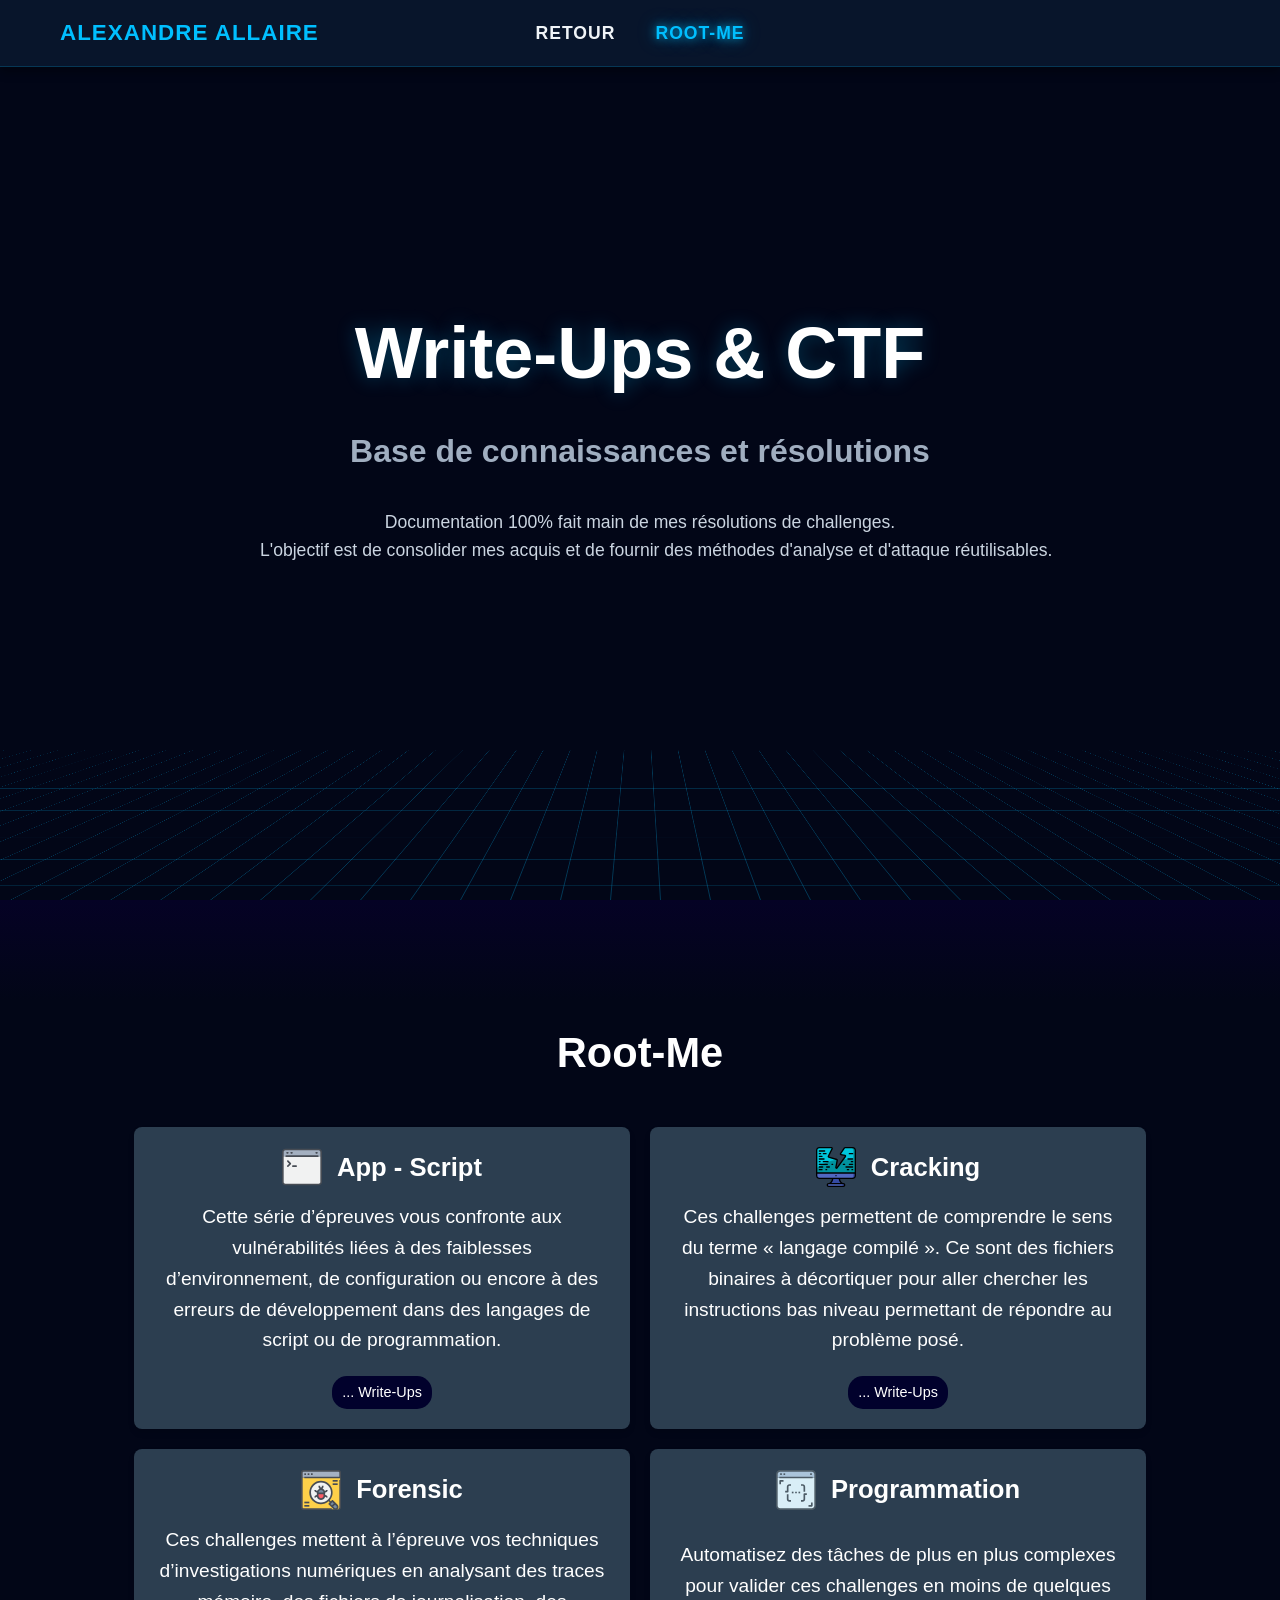
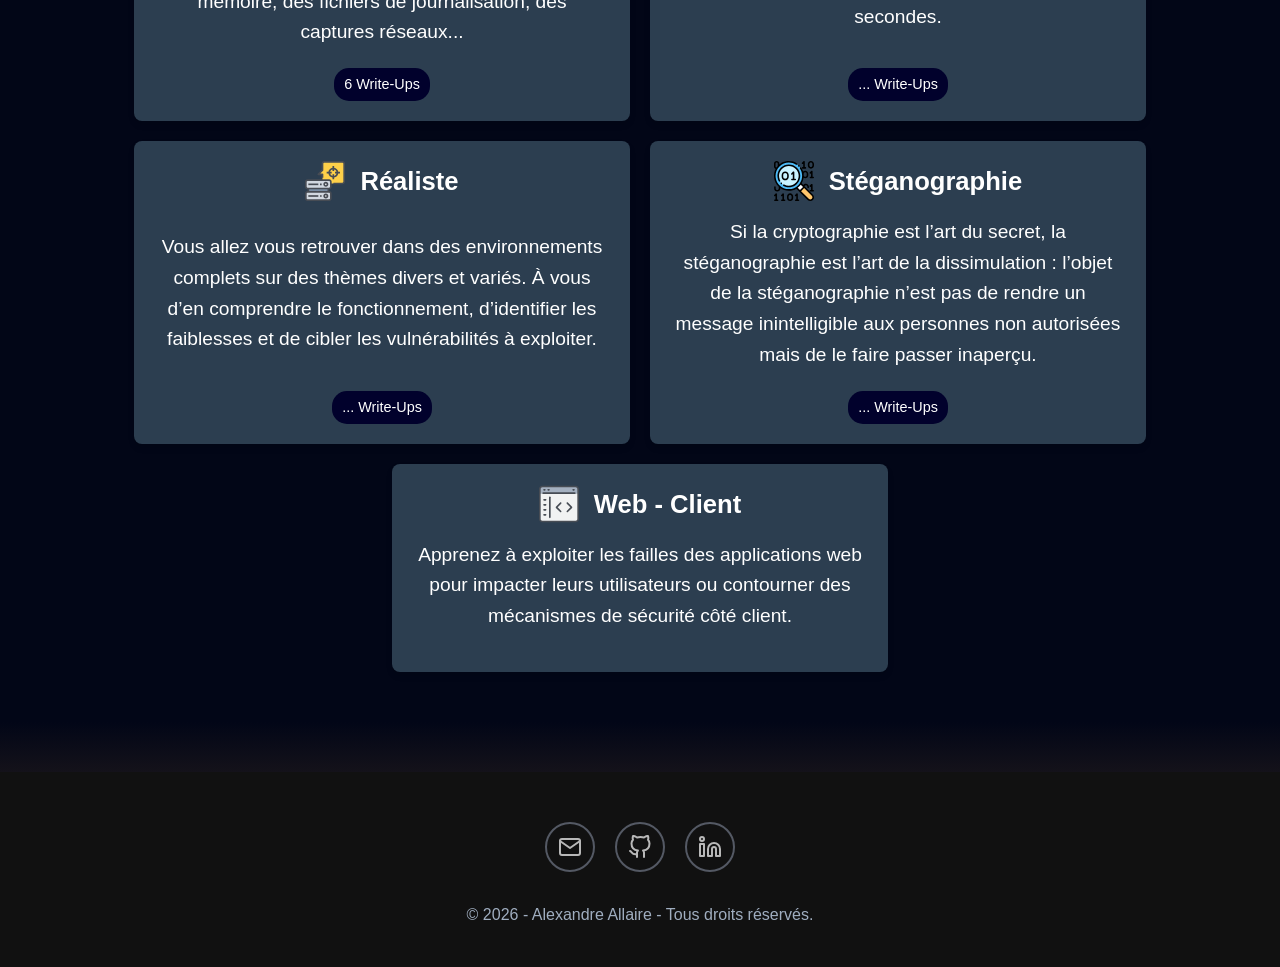
==== commit 28d0bd26: "Ajustement fofo WU" ====
--- a/write-ups/index.html
+++ b/write-ups/index.html
@@ -10,6 +10,7 @@
     <script src="../assets/js/navbar-spy.js" defer></script>
     <script src="../assets/js/back-to-top.js" defer></script>
     <script src="../assets/js/load.js" defer></script>
+    <script src="../assets/js/count-wu.js" defer></script>
 </head>
 <body>
 
--- a/assets/css/style.css
+++ b/assets/css/style.css
@@ -186,6 +186,14 @@
     color: #cbd5e1;
     line-height: 1.6;
     margin-bottom: 40px;
+}
+
+.hero-desc-wu {
+    font-size: 1.1rem;
+    color: #cbd5e1;
+    line-height: 1.6;
+    margin-bottom: 40px;
+    text-align: center;
 }
 
 @media (min-width: 768px) {
@@ -1379,4 +1387,126 @@
     height: 40px;
     width: auto;
     margin-bottom: 0;
+}
+
+.grid-wu {
+    display: flex;
+    flex-wrap: wrap;         /* Permet de passer à la ligne */
+    gap: 20px;               /* L'espace entre les cartes */
+    justify-content: center; /* Centre les cartes (parfait s'il n'y en a qu'une) */
+    align-items: stretch;    /* Force toutes les cartes d'une ligne à la même hauteur */
+    margin-top: 30px;
+}
+
+.card-wu-list {
+    background: #2c3e50;
+    padding: 20px 25px;
+    border-radius: 8px;
+    width: calc(25% - 20px); 
+    
+    min-width: 280px;
+    max-width: 400px; 
+    display: flex;
+    flex-direction: column;
+    text-decoration: none;
+    color: white;
+    box-shadow: 0 4px 6px rgba(0,0,0,0.1);
+    transition: box-shadow 0.3s;
+    text-align: left;
+}
+
+.card-wu-list:hover {
+    box-shadow: 0 0 10px rgba(0, 191, 255, 1),
+                0 0 40px rgba(0, 191, 255, 0.6);
+}
+
+.card-wu-list h3 {
+    color: #00bfff;
+    font-size: 1.8rem;
+    text-align: center;
+}
+
+/* --- BOUTON SPÉCIFIQUE WRITE-UP --- */
+.btn-wu {
+    display: flex;
+    align-items: center;
+    justify-content: center;
+    padding: 0 20px;
+    margin-top: 0;
+    background-color: #ff4a4a;
+    color: white;
+    text-decoration: none;
+    border: none;
+    border-radius: 4px;
+    font-weight: bold;
+    cursor: pointer;
+    
+    transition: background-color 0.2s ease, transform 0.1s, box-shadow 0.3s; 
+}
+
+.btn-wu:hover {
+    background-color: #ff1a1a;
+    box-shadow: 0 0 15px rgba(255, 66, 66, 0.8),
+                0 0 30px rgba(255, 66, 66, 0.4);
+}
+
+
+.btn-wu:active {
+    transform: scale(0.96);    /* Donne un petit effet d'enfoncement très satisfaisant */
+}
+
+/* --- ARRIÈRE-PLAN FLOUTÉ --- */
+.modal-overlay {
+    display: none;
+    position: fixed;
+    top: 0; left: 0; width: 100%; height: 100%;
+    background: rgba(0, 0, 0, 0.6);
+    backdrop-filter: blur(6px);
+    z-index: 900;
+    align-items: center; 
+    justify-content: center;
+}
+
+/* --- LA FENÊTRE --- */
+.modal-box {
+    background: #2c3e50;
+    padding: 20px;
+    border-radius: 8px;
+    width: 90%;
+    max-width: 900px;
+    max-height: 90vh;
+    overflow-y: auto;
+    position: relative;
+    box-shadow: 0 10px 30px rgba(0,0,0,0.5);
+    transition: box-shadow 0.3s ease;
+}
+
+/* --- CROIX DE FERMETURE --- */
+.close-modal {
+    position: absolute; 
+    right: 20px;
+    font-size: 2.3rem; 
+    color: #cbd5e0;
+    cursor: pointer; 
+    transition: color 0.2s;
+}
+.close-modal:hover { color: #ff4a4a; }
+
+@keyframes shake-and-pulse {
+    0% { transform: translateX(0); box-shadow: 0 10px 30px rgba(0,0,0,0.5); }
+    20% { transform: translateX(-10px); box-shadow: 0 0 30px rgba(255, 74, 74, 0.8), inset 0 0 15px rgba(255, 74, 74, 0.3); }
+    40% { transform: translateX(10px); }
+    60% { transform: translateX(-10px); box-shadow: 0 0 40px rgba(255, 74, 74, 0.9), inset 0 0 20px rgba(255, 74, 74, 0.4); }
+    80% { transform: translateX(10px); }
+    100% { transform: translateX(0); box-shadow: 0 10px 30px rgba(0,0,0,0.5); }
+}
+
+.error-trigger {
+    animation: shake-and-pulse 0.5s cubic-bezier(.36,.07,.19,.97) both;
+}
+
+#modal-decrypted-content {
+    white-space: pre-wrap;
+    line-height: 1.6;
+    font-family: inherit;
 }
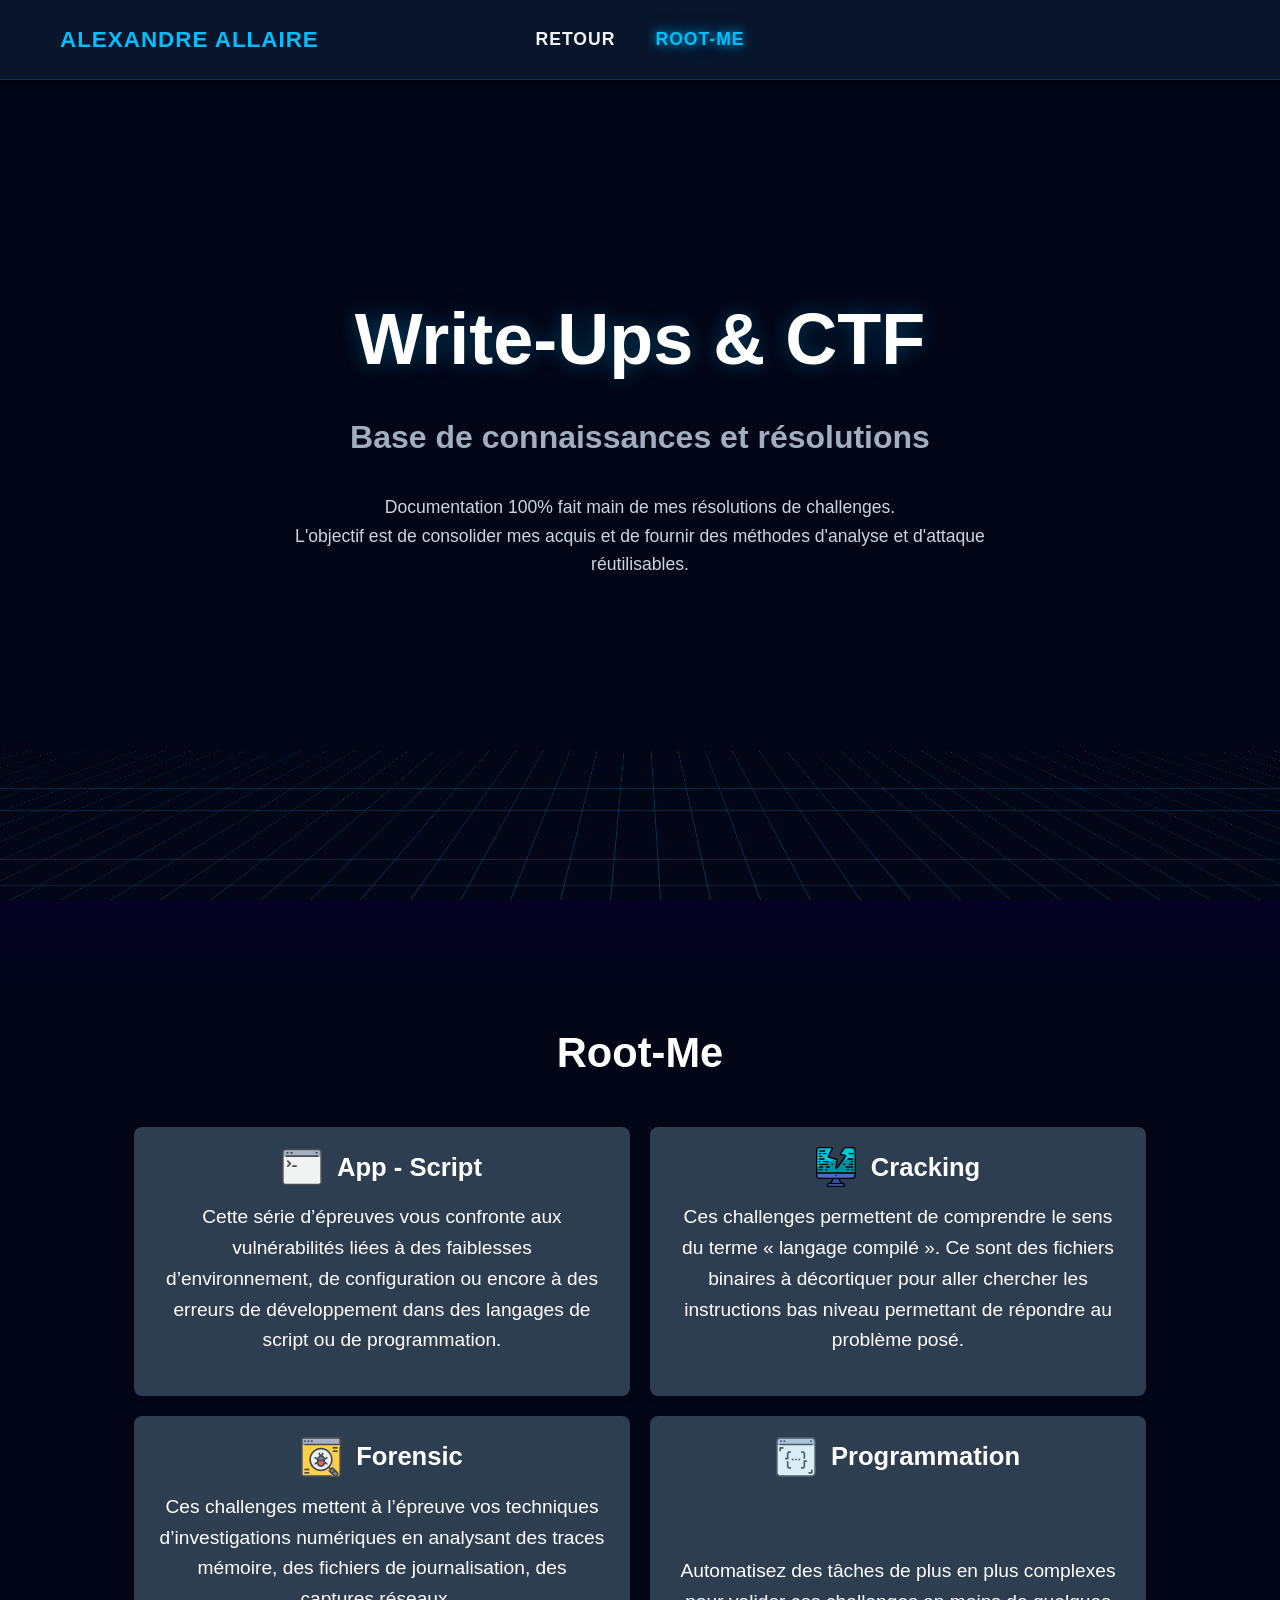
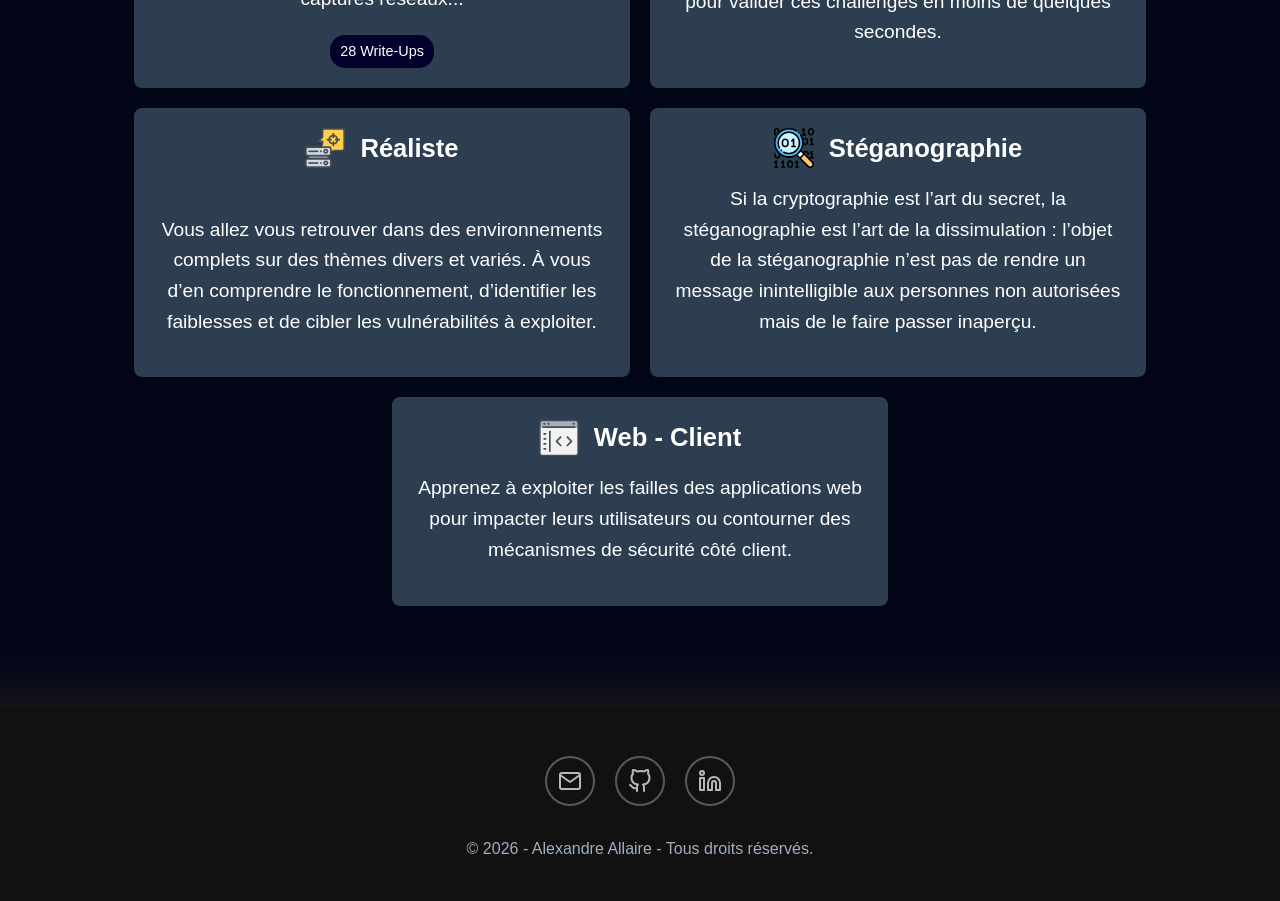
==== commit 1294cb68: "Add In Work page" ====
--- a/write-ups/index.html
+++ b/write-ups/index.html
@@ -3,6 +3,7 @@
 <head>
     <meta charset="UTF-8">
     <meta name="viewport" content="width=device-width, initial-scale=1.0">
+    <meta http-equiv="Content-Security-Policy" content="base-uri 'self';">
     <title>CTF Write-Ups - Alexandre Allaire</title>
     
     <link rel="stylesheet" href="../assets/css/style.css">
@@ -54,7 +55,7 @@
         
         <div class="grid-projects">
             <!-- Catégorie App - Script -->
-            <a href="root-me/app-script/" class="card-wu">
+            <a href="/in_work.html" class="card-wu">
                 <div class="card-header-inline">
                     <img src="../assets/img/app-script.svg" class="icone-rootme">
                     <h3>App - Script</h3>
@@ -65,7 +66,7 @@
             </a>
             
             <!-- Catégorie Cracking -->
-            <a href="root-me/cracking/" class="card-wu">
+            <a href="/in_work.html" class="card-wu">
                 <div class="card-header-inline">
                     <img src="../assets/img/cracking.svg" class="icone-rootme">
                     <h3>Cracking</h3>
@@ -87,7 +88,7 @@
             </a>
             
             <!-- Catégorie Programmation -->
-            <a href="root-me/programmation/" class="card-wu">
+            <a href="/in_work.html" class="card-wu">
                 <div class="card-header-inline">
                     <img src="../assets/img/programmation.svg" class="icone-rootme">
                     <h3>Programmation</h3>
@@ -98,7 +99,7 @@
             </a>
 
             <!-- Catégorie Réaliste -->
-            <a href="root-me/realiste/" class="card-wu">
+            <a href="/in_work.html" class="card-wu">
                 <div class="card-header-inline">
                     <img src="../assets/img/realiste.svg" class="icone-rootme">
                     <h3>Réaliste</h3>
@@ -109,7 +110,7 @@
             </a>
 
             <!-- Catégorie Stéganographie -->
-            <a href="root-me/steganographie/" class="card-wu">
+            <a href="/in_work.html" class="card-wu">
                 <div class="card-header-inline">
                     <img src="../assets/img/stegano.svg" class="icone-rootme">
                     <h3>Stéganographie</h3>
@@ -120,7 +121,7 @@
             </a>
 
             <!-- Catégorie Web - Client -->
-            <a href="root-me/web-client/" class="card-wu">
+            <a href="/in_work.html" class="card-wu">
                 <div class="card-header-inline">
                     <img src="../assets/img/web-client.svg" class="icone-rootme">
                     <h3>Web - Client</h3>
--- a/assets/css/style.css
+++ b/assets/css/style.css
@@ -186,20 +186,7 @@
     color: #cbd5e1;
     line-height: 1.6;
     margin-bottom: 40px;
-}
-
-.hero-desc-wu {
-    font-size: 1.1rem;
-    color: #cbd5e1;
-    line-height: 1.6;
-    margin-bottom: 40px;
     text-align: center;
-}
-
-@media (min-width: 768px) {
-    .hero-desc {
-        white-space: nowrap;
-    }
 }
 
 /* --- LES BOUTONS --- */
@@ -824,6 +811,7 @@
     left: 0;
     width: 100%;
     z-index: 1000;
+    height: 80px;
 
     /* Blur Effect */
     background: rgba(10, 25, 47, 0.85);
@@ -832,10 +820,13 @@
 
     border-bottom: 1px solid rgba(0, 191, 255, 0.2);
     box-shadow: 0 4px 10px rgba(0, 0, 0, 0.4);
-    padding: 15px 0;
+
+    display: flex;
+    align-items: center;
 }
 
 .nav-container {
+    width: 100%;
     display: grid;
     grid-template-columns: 1fr auto 1fr;
     align-items: center;
@@ -1424,6 +1415,19 @@
     color: #00bfff;
     font-size: 1.8rem;
     text-align: center;
+
+    min-height: 100px; 
+    
+    display: flex;
+    align-items: center; 
+    justify-content: center;
+    
+    margin-bottom: 5px;
+}
+
+.card-wu-list p {
+    margin-top: auto;
+    margin-bottom: auto;
 }
 
 /* --- BOUTON SPÉCIFIQUE WRITE-UP --- */
@@ -1470,15 +1474,19 @@
 /* --- LA FENÊTRE --- */
 .modal-box {
     background: #2c3e50;
-    padding: 20px;
+    padding: 25px;
     border-radius: 8px;
     width: 90%;
+    margin-top: 80px;
     max-width: 900px;
     max-height: 90vh;
-    overflow-y: auto;
     position: relative;
     box-shadow: 0 10px 30px rgba(0,0,0,0.5);
     transition: box-shadow 0.3s ease;
+
+    display: flex;
+    flex-direction: column;
+    overflow: hidden;
 }
 
 /* --- CROIX DE FERMETURE --- */
@@ -1506,7 +1514,71 @@
 }
 
 #modal-decrypted-content {
-    white-space: pre-wrap;
+    white-space: pre; 
+    font-family: inherit;
     line-height: 1.6;
-    font-family: inherit;
+    margin-bottom: 0;
+    flex: 1;
+    overflow: auto;
+}
+
+/* --- BARRES DE DÉFILEMENT PERSONNALISÉES (Scrollbars) --- */
+#modal-decrypted-content {
+    scrollbar-width: thin;
+    scrollbar-color: #00bfff #2c3e50;
+}
+
+#modal-decrypted-content::-webkit-scrollbar {
+    width: 18px;  
+    height: 18px; 
+}
+
+#modal-decrypted-content::-webkit-scrollbar-track {
+    background: #1e293b; 
+    border-radius: 10px;
+    
+    border-left: 10px solid #2c3e50;
+    border-top: 10px solid #2c3e50;
+    background-clip: padding-box;
+}
+
+#modal-decrypted-content::-webkit-scrollbar-thumb {
+    background: #00bfff;
+    border-radius: 10px;
+    
+    border-left: 10px solid #2c3e50;
+    border-top: 10px solid #2c3e50;
+    background-clip: padding-box;
+}
+
+#modal-decrypted-content::-webkit-scrollbar-thumb:hover {
+    background: #008cba;
+    border-left: 10px solid #2c3e50;
+    border-top: 10px solid #2c3e50;
+    background-clip: padding-box;
+}
+
+/* --- METADONNÉES DES WRITE-UPS (Points & Difficulté) --- */
+.wu-meta {
+    display: flex;
+    justify-content: center;
+    align-items: center;
+    gap: 15px;
+    margin-bottom: 15px;
+}
+
+.wu-points {
+    background: rgba(0, 191, 255, 0.1);
+    color: #00bfff;
+    padding: 3px 10px;
+    border-radius: 12px;
+    font-size: 0.85rem;
+    font-weight: bold;
+    border: 1px solid rgba(0, 191, 255, 0.4);
+}
+
+.wu-difficulty {
+    height: 22px;
+    width: auto;
+    object-fit: contain;
 }
